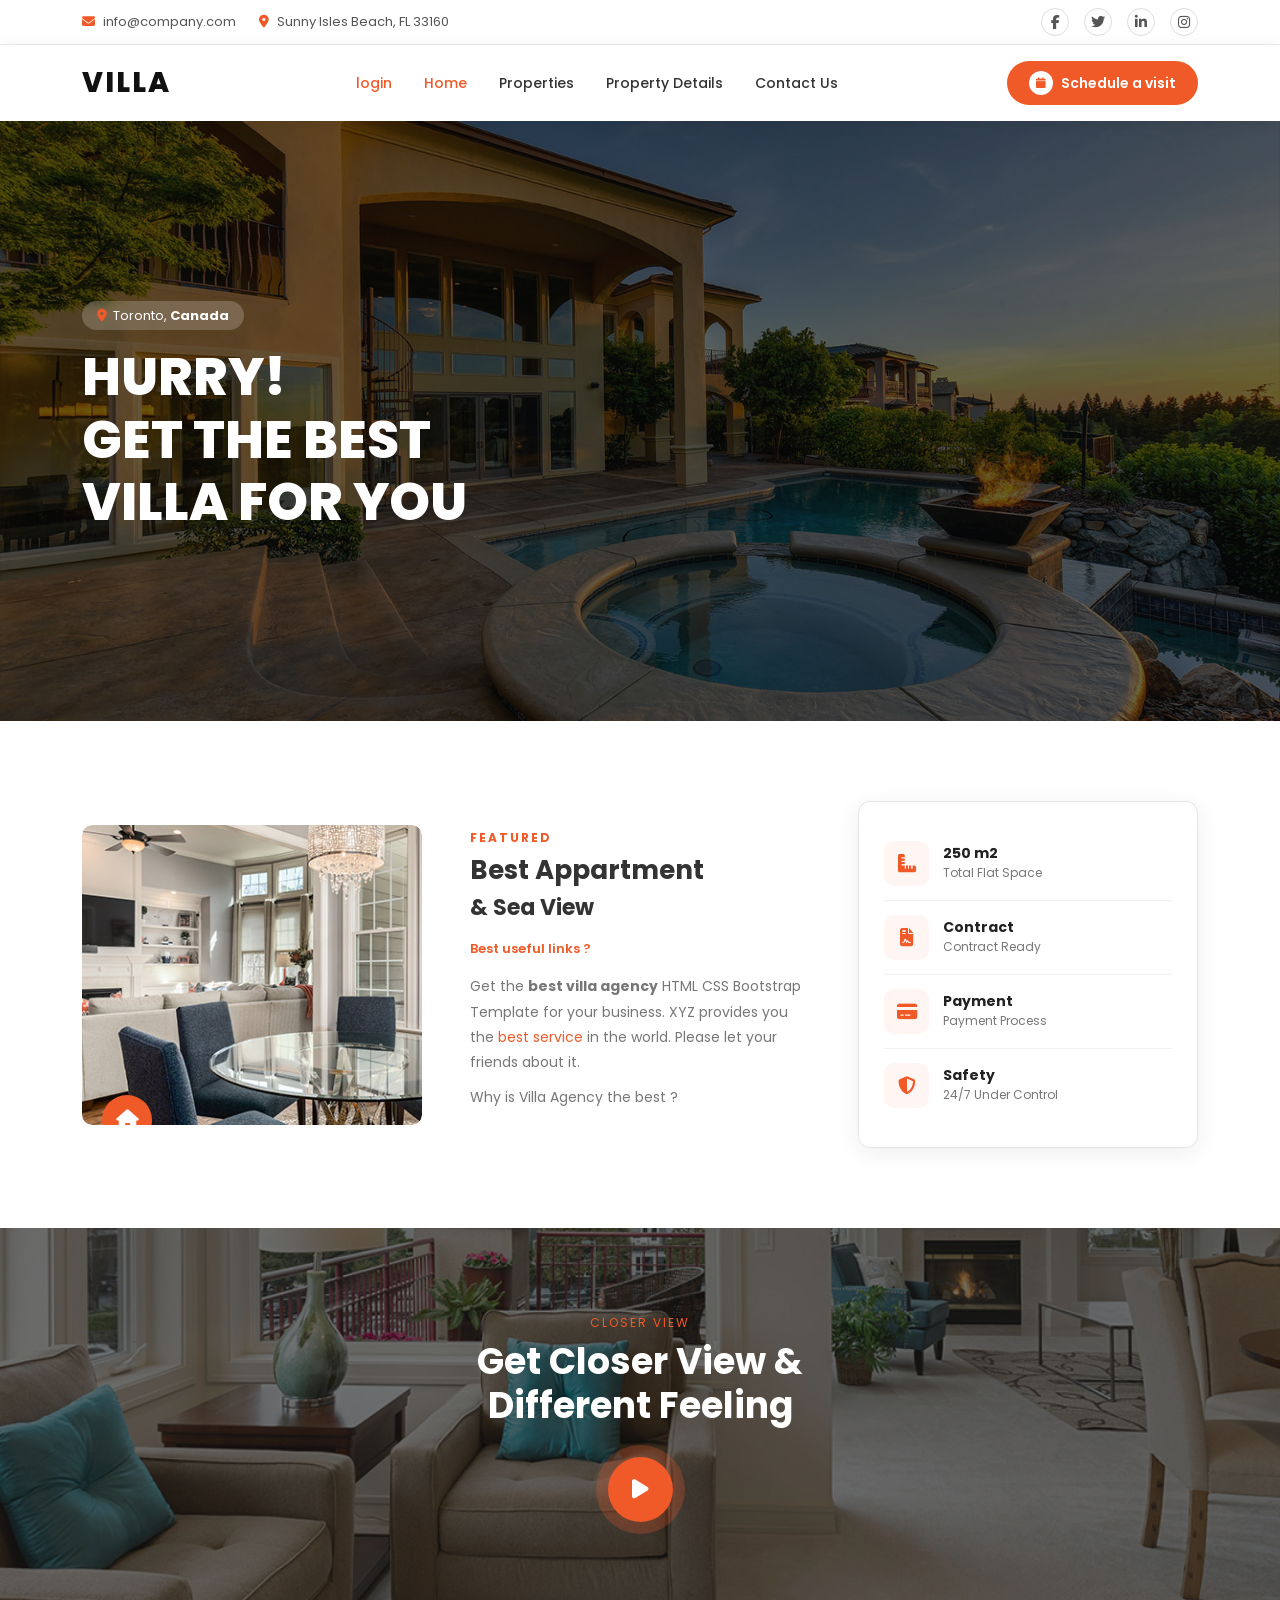
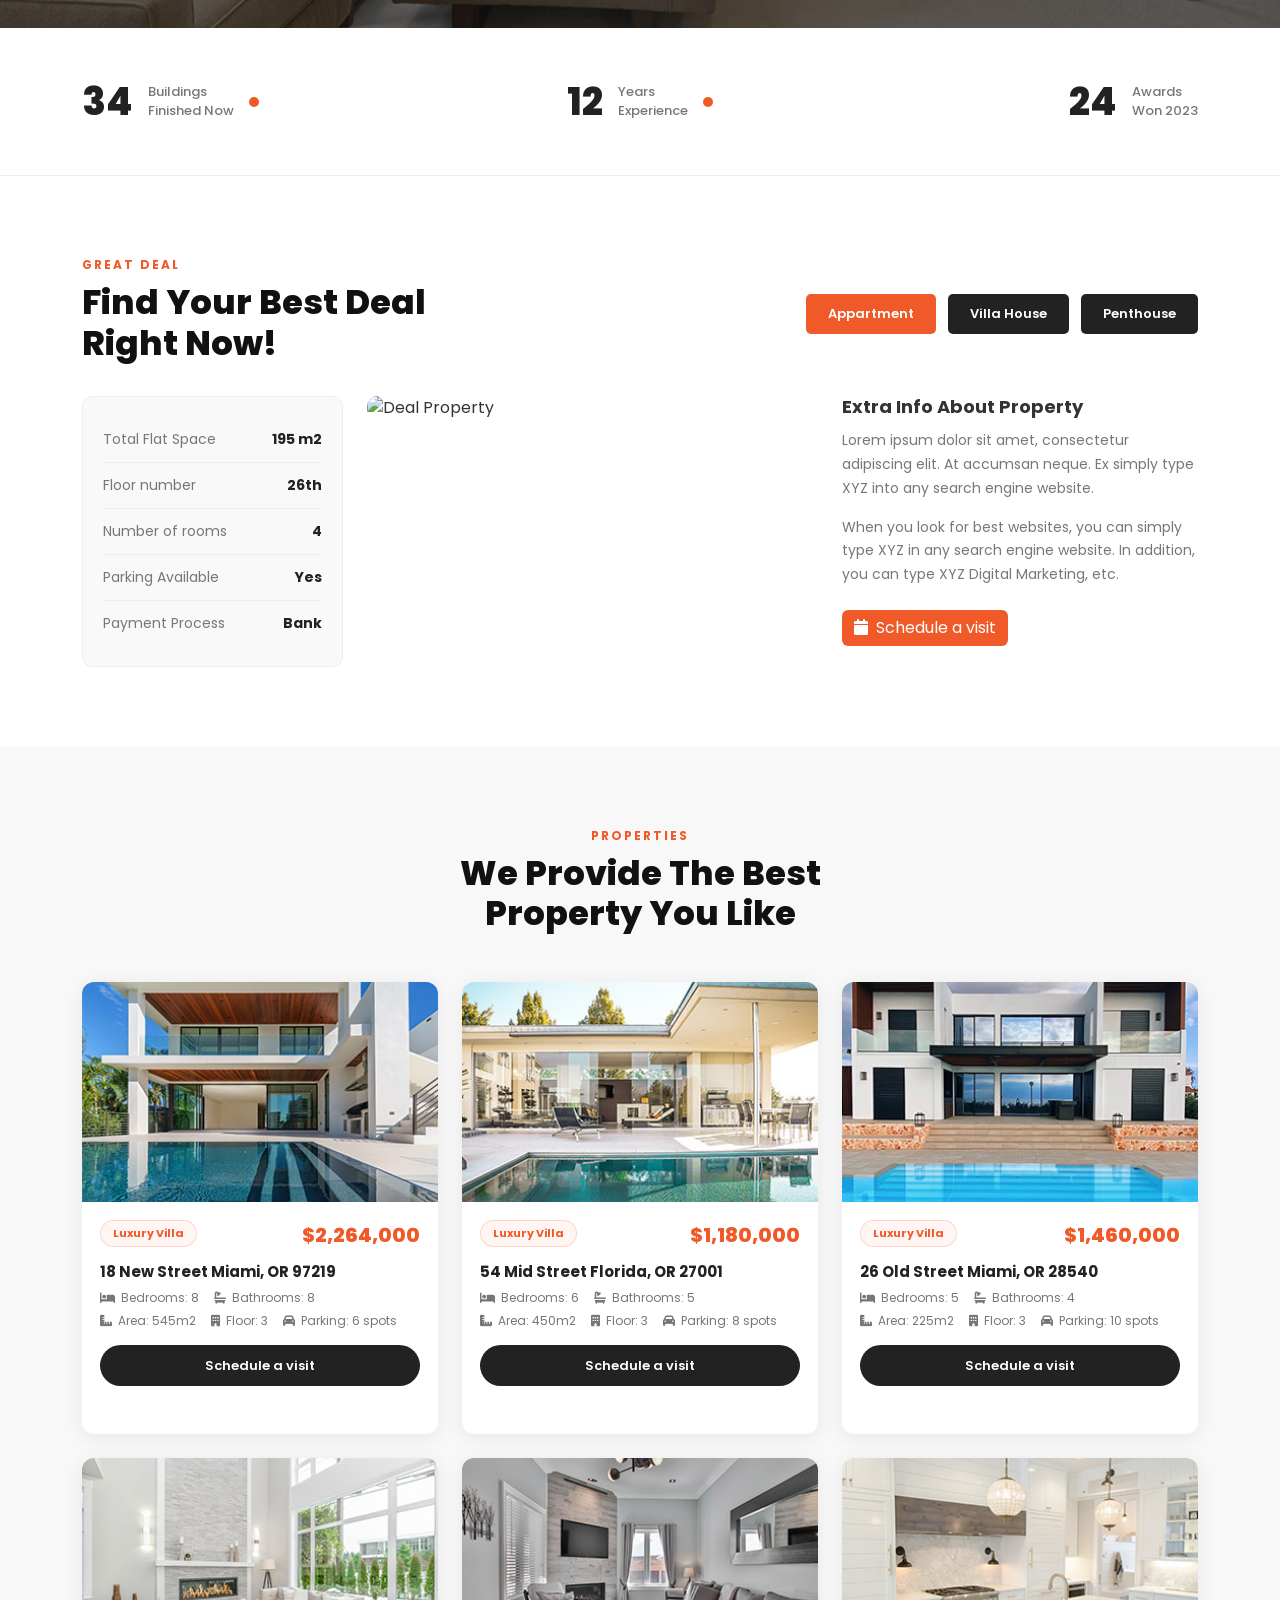
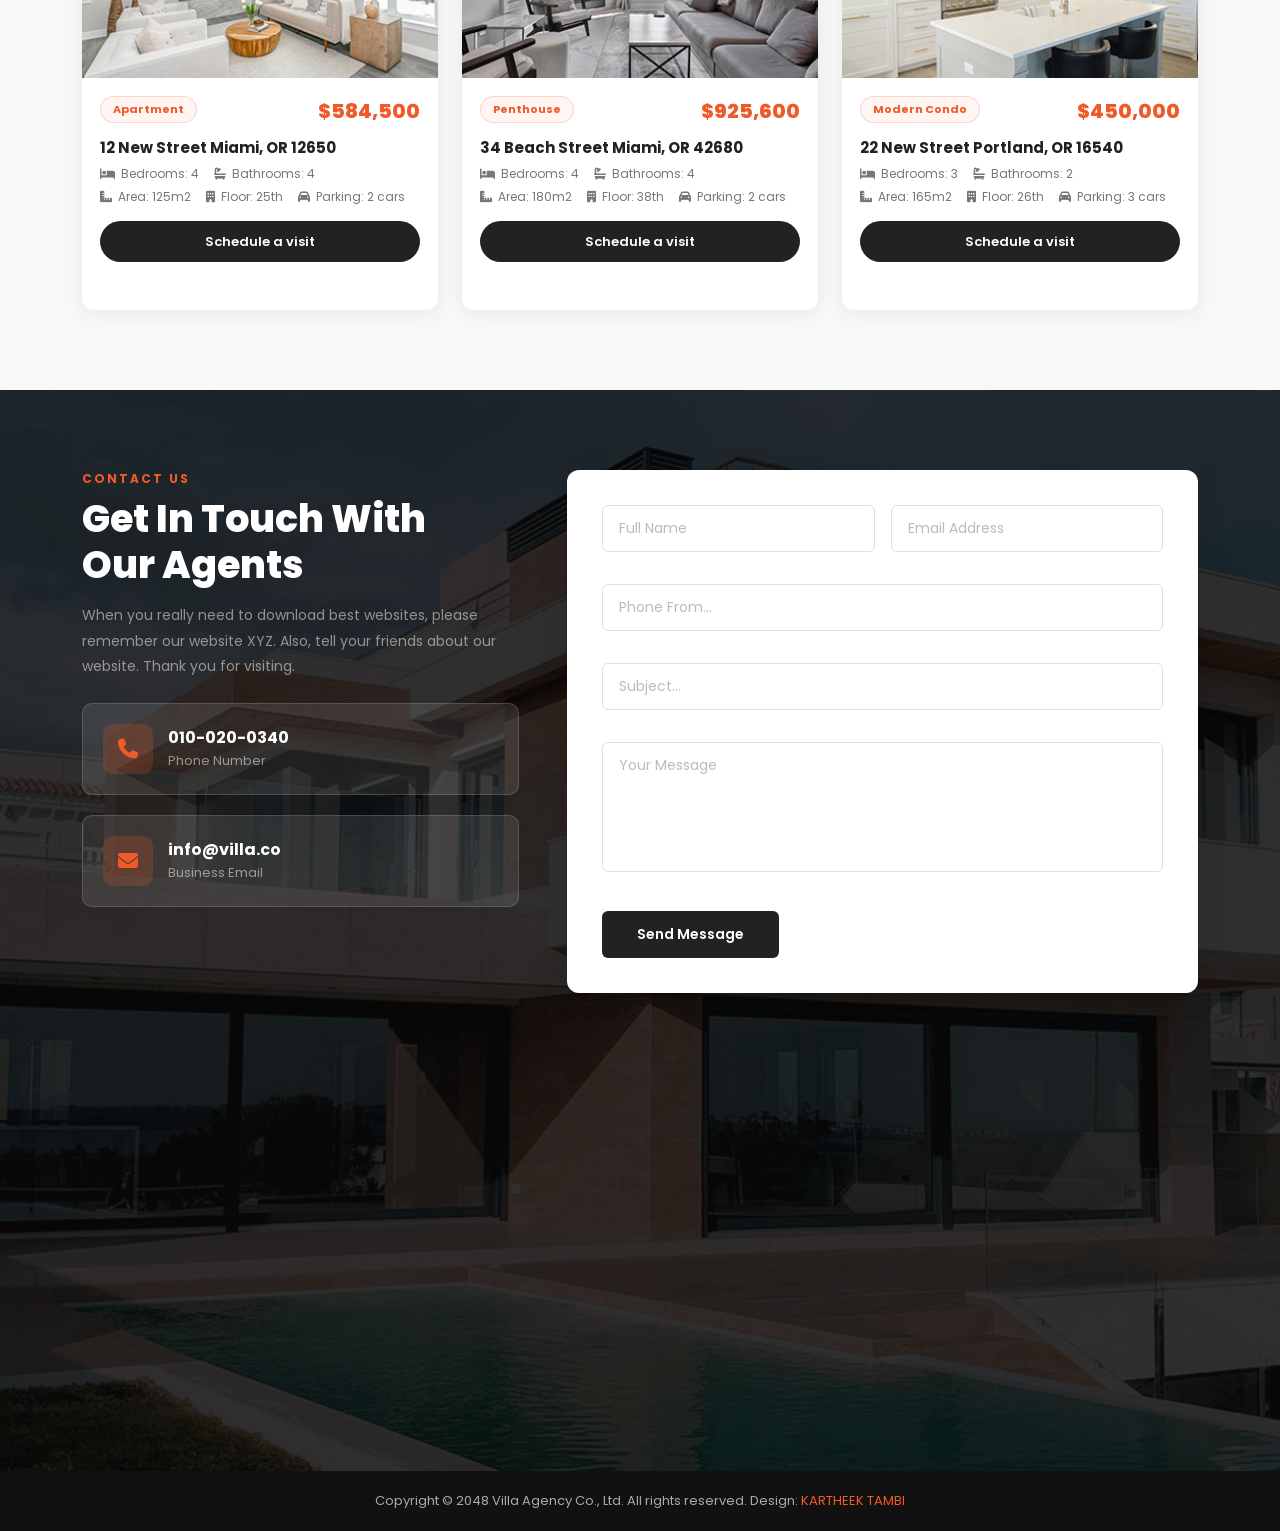
==== Luxury Villas website/index.html @ 7b4c991d "adding login" ====
<!DOCTYPE html>
<html lang="en">
<head>
  <meta charset="UTF-8" />
  <meta name="viewport" content="width=device-width, initial-scale=1.0" />
  <title>VILLA Agency  -Home</title>
  <link rel="stylesheet" href="https://cdn.jsdelivr.net/npm/bootstrap@5.3.2/dist/css/bootstrap.min.css" />
  <link rel="stylesheet" href="https://cdnjs.cloudflare.com/ajax/libs/font-awesome/6.5.0/css/all.min.css" />
  <link rel="stylesheet" href="style.css" />
</head>
<body>

  <!-- ===== TOP BAR ===== -->
  <div class="top-bar">
    <div class="container">
      <div class="d-flex justify-content-between align-items-center flex-wrap">
        <div class="contact-info">
          <span><i class="fa fa-envelope"></i> info@company.com</span>
          <span><i class="fa fa-map-marker-alt"></i> Sunny Isles Beach, FL 33160</span>
        </div>
        <div class="social-icons">
          <a href="#"><i class="fab fa-facebook-f"></i></a>
          <a href="#"><i class="fab fa-twitter"></i></a>
          <a href="#"><i class="fab fa-linkedin-in"></i></a>
          <a href="#"><i class="fab fa-instagram"></i></a>
        </div>
      </div>
    </div>
  </div>

  <!-- ===== NAVBAR ===== -->
  <nav class="navbar navbar-expand-lg main-navbar">
    <div class="container">
      <a class="navbar-brand" href="index.html">VILLA</a>
      <button class="navbar-toggler" type="button" data-bs-toggle="collapse" data-bs-target="#mainNav">
        <span class="navbar-toggler-icon"></span>
      </button>
      <div class="collapse navbar-collapse" id="mainNav">
        <ul class="navbar-nav mx-auto">
       <li class="nav-item"><a class="nav-link active" href="login.html">login</a></li>
          <li class="nav-item"><a class="nav-link active" href="index.html">Home</a></li>
          <li class="nav-item"><a class="nav-link" href="properties.html">Properties</a></li>
          <li class="nav-item"><a class="nav-link" href="property details.html">Property Details</a></li>
          <li class="nav-item"><a class="nav-link" href="contact.html">Contact Us</a></li>
         
        </ul>
        <a href="contact.html" class="btn-schedule">
          <span class="icon-circle"><i class="fa fa-calendar"></i></span>
          Schedule a visit
        </a>
      </div>
    </div>
  </nav>

  <!-- ===== HERO SECTION ===== -->
  <section class="hero-section">
    <div class="container">
      <div class="hero-content">
        <div class="hero-location mb-3">
          <i class="fa fa-map-marker-alt"></i>
          <span>Toronto, <strong>Canada</strong></span>
        </div>
        <h1>
          HURRY!<br />
          GET THE BEST<br />
          VILLA FOR YOU
        </h1>
      </div>
    </div>
  </section>

  <!-- ===== FEATURED APARTMENT SECTION ===== -->
  <section class="featured-section">
    <div class="container">
      <div class="row align-items-center g-5">
        <!-- Left: Image -->
        <div class="col-lg-4 col-md-5">
          <div class="featured-img">
            <img src="Aseets/featured.jpg" alt="Featured Apartment"/>
            <div class="featured-badge">
              <i class="fa fa-home"></i>
            </div>
          </div>
        </div>

        <!-- Center: Content -->
        <div class="col-lg-4 col-md-7">
          <div class="featured-content">
            <span class="section-label">FEATURED</span>
            <h2>Best Appartment</h2>
            <div class="subtitle">& Sea View</div>
            <a href="#" class="read-more d-block mb-3">Best useful links ?</a>
            <p>
              Get the <strong>best villa agency</strong> HTML CSS Bootstrap Template for your business. XYZ provides you the <a href="#" class="text-orange">best service</a> in the world. Please let your friends about it.
            </p>
            <p>Why is Villa Agency the best ?</p>
          </div>
        </div>

        <!-- Right: Meta Card -->
        <div class="col-lg-4">
          <div class="featured-meta-card">
            <div class="meta-item">
              <div class="meta-icon"><i class="fa fa-ruler-combined"></i></div>
              <div class="meta-text">
                <h6>250 m2</h6>
                <p>Total Flat Space</p>
              </div>
            </div>
            <div class="meta-item">
              <div class="meta-icon"><i class="fa fa-file-contract"></i></div>
              <div class="meta-text">
                <h6>Contract</h6>
                <p>Contract Ready</p>
              </div>
            </div>
            <div class="meta-item">
              <div class="meta-icon"><i class="fa fa-credit-card"></i></div>
              <div class="meta-text">
                <h6>Payment</h6>
                <p>Payment Process</p>
              </div>
            </div>
            <div class="meta-item">
              <div class="meta-icon"><i class="fa fa-shield-alt"></i></div>
              <div class="meta-text">
                <h6>Safety</h6>
                <p>24/7 Under Control</p>
              </div>
            </div>
          </div>
        </div>
      </div>
    </div>
  </section>

  <!-- ===== CLOSER VIEW SECTION ===== -->
  <section class="closer-view-section">
    <div class="closer-view-content">
      <p class="label-text">CLOSER VIEW</p>
      <h2>Get Closer View &<br />Different Feeling</h2>
      <div class="play-btn">
        <i class="fa fa-play"></i>
      </div>
    </div>
  </section>

  <!-- ===== STATS SECTION ===== -->
  <section class="stats-section">
    <div class="container">
      <div class="row text-center text-md-start">
        <div class="col-md-4">
          <div class="stat-item justify-content-center justify-content-md-start">
            <div class="stat-number">34</div>
            <div>
              <div class="stat-label">Buildings<br />Finished Now</div>
            </div>
            <div class="stat-dot d-none d-md-block"></div>
          </div>
        </div>
        <div class="col-md-4">
          <div class="stat-item justify-content-center">
            <div class="stat-number">12</div>
            <div>
              <div class="stat-label">Years<br />Experience</div>
            </div>
            <div class="stat-dot d-none d-md-block"></div>
          </div>
        </div>
        <div class="col-md-4">
          <div class="stat-item justify-content-center justify-content-md-end">
            <div class="stat-number">24</div>
            <div>
              <div class="stat-label">Awards<br />Won 2023</div>
            </div>
          </div>
        </div>
      </div>
    </div>
  </section>

  <!-- ===== BEST DEAL SECTION ===== -->
  <section class="best-deal-section">
    <div class="container">
      <div class="row align-items-center mb-4">
        <div class="col-lg-6">
          <span class="section-tag">GREAT DEAL</span>
          <h2 class="section-title">Find Your Best Deal<br />Right Now!</h2>
        </div>
        <div class="col-lg-6 text-lg-end mt-3 mt-lg-0">
          <div class="deal-filter-btns">
            <button class="btn btn-orange">Appartment</button>
            <button class="btn btn-dark-custom">Villa House</button>
            <button class="btn btn-dark-custom">Penthouse</button>
          </div>
        </div>
      </div>

      <div class="row g-4">
        <!-- Specs -->
        <div class="col-lg-3">
          <div class="deal-specs-card">
            <div class="spec-row">
              <span class="spec-label">Total Flat Space</span>
              <span class="spec-value">195 m2</span>
            </div>
            <div class="spec-row">
              <span class="spec-label">Floor number</span>
              <span class="spec-value">26th</span>
            </div>
            <div class="spec-row">
              <span class="spec-label">Number of rooms</span>
              <span class="spec-value">4</span>
            </div>
            <div class="spec-row">
              <span class="spec-label">Parking Available</span>
              <span class="spec-value">Yes</span>
            </div>
            <div class="spec-row">
              <span class="spec-label">Payment Process</span>
              <span class="spec-value">Bank</span>
            </div>
          </div>
        </div>

        <!-- Image -->
        <div class="col-lg-5">
          <div class="deal-image">
            <img src="https://images.unsplash.com/photo-1555041469-a586c61ea9bc?w=700" alt="Deal Property" />
          </div>
        </div>

        <!-- Info -->
        <div class="col-lg-4">
          <div class="deal-info-text">
            <h5>Extra Info About Property</h5>
            <p>
              Lorem ipsum dolor sit amet, consectetur adipiscing elit. At accumsan neque. Ex simply type XYZ into any search engine website.
            </p>
            <p>
              When you look for best websites, you can simply type XYZ in any search engine website. In addition, you can type XYZ Digital Marketing, etc.
            </p>
            <a href="contact.html" class="btn btn-orange mt-2">
              <i class="fa fa-calendar me-2"></i>Schedule a visit
            </a>
          </div>
        </div>
      </div>
    </div>
  </section>

  <!-- ===== PROPERTIES SECTION ===== -->
  <section class="properties-section">
    <div class="container">
      <div class="text-center mb-5">
        <span class="section-tag">PROPERTIES</span>
        <h2 class="section-title">We Provide The Best<br />Property You Like</h2>
      </div>

      <div class="row g-4">
        <!-- Card 1 -->
        <div class="col-lg-4 col-md-6">
          <div class="property-card">
            <div class="card-img">
              <img src="Aseets/property-01.jpg" alt="Property" />
            </div>
            <div class="card-body-custom clearfix">
              <span class="property-tag">Luxury Villa</span>
              <span class="property-price">$2,264,000</span>
              <h5 class="property-address">18 New Street Miami, OR 97219</h5>
              <div class="property-specs">
                <span><i class="fa fa-bed"></i> Bedrooms: 8</span>
                <span><i class="fa fa-bath"></i> Bathrooms: 8</span>
              </div>
              <div class="property-specs">
                <span><i class="fa fa-ruler-combined"></i> Area: 545m2</span>
                <span><i class="fa fa-building"></i> Floor: 3</span>
                <span><i class="fa fa-car"></i> Parking: 6 spots</span>
              </div>
              <a href="property details.html" class="btn-visit">Schedule a visit</a>
            </div>
          </div>
        </div>

        <!-- Card 2 -->
        <div class="col-lg-4 col-md-6">
          <div class="property-card">
            <div class="card-img">
              <img src="Aseets/property-02.jpg" alt="Property" />
            </div>
            <div class="card-body-custom clearfix">
              <span class="property-tag">Luxury Villa</span>
              <span class="property-price">$1,180,000</span>
              <h5 class="property-address">54 Mid Street Florida, OR 27001</h5>
              <div class="property-specs">
                <span><i class="fa fa-bed"></i> Bedrooms: 6</span>
                <span><i class="fa fa-bath"></i> Bathrooms: 5</span>
              </div>
              <div class="property-specs">
                <span><i class="fa fa-ruler-combined"></i> Area: 450m2</span>
                <span><i class="fa fa-building"></i> Floor: 3</span>
                <span><i class="fa fa-car"></i> Parking: 8 spots</span>
              </div>
              <a href="property details.html" class="btn-visit">Schedule a visit</a>
            </div>
          </div>
        </div>

        <!-- Card 3 -->
        <div class="col-lg-4 col-md-6">
          <div class="property-card">
            <div class="card-img">
              <img src="Aseets/property-03.jpg" alt="Property"/>
            </div>
            <div class="card-body-custom clearfix">
              <span class="property-tag">Luxury Villa</span>
              <span class="property-price">$1,460,000</span>
              <h5 class="property-address">26 Old Street Miami, OR 28540</h5>
              <div class="property-specs">
                <span><i class="fa fa-bed"></i> Bedrooms: 5</span>
                <span><i class="fa fa-bath"></i> Bathrooms: 4</span>
              </div>
              <div class="property-specs">
                <span><i class="fa fa-ruler-combined"></i> Area: 225m2</span>
                <span><i class="fa fa-building"></i> Floor: 3</span>
                <span><i class="fa fa-car"></i> Parking: 10 spots</span>
              </div>
              <a href="property details.html" class="btn-visit">Schedule a visit</a>
            </div>
          </div>
        </div>

        <!-- Card 4 -->
        <div class="col-lg-4 col-md-6">
          <div class="property-card">
            <div class="card-img">
              <img src="Aseets/property-04.jpg" alt="Property" />
            </div>
            <div class="card-body-custom clearfix">
              <span class="property-tag">Apartment</span>
              <span class="property-price">$584,500</span>
              <h5 class="property-address">12 New Street Miami, OR 12650</h5>
              <div class="property-specs">
                <span><i class="fa fa-bed"></i> Bedrooms: 4</span>
                <span><i class="fa fa-bath"></i> Bathrooms: 4</span>
              </div>
              <div class="property-specs">
                <span><i class="fa fa-ruler-combined"></i> Area: 125m2</span>
                <span><i class="fa fa-building"></i> Floor: 25th</span>
                <span><i class="fa fa-car"></i> Parking: 2 cars</span>
              </div>
              <a href="property details.html" class="btn-visit">Schedule a visit</a>
            </div>
          </div>
        </div>

        <!-- Card 5 -->
        <div class="col-lg-4 col-md-6">
          <div class="property-card">
            <div class="card-img">
              <img src="Aseets/property-05.jpg" alt="Property" />
            </div>
            <div class="card-body-custom clearfix">
              <span class="property-tag">Penthouse</span>
              <span class="property-price">$925,600</span>
              <h5 class="property-address">34 Beach Street Miami, OR 42680</h5>
              <div class="property-specs">
                <span><i class="fa fa-bed"></i> Bedrooms: 4</span>
                <span><i class="fa fa-bath"></i> Bathrooms: 4</span>
              </div>
              <div class="property-specs">
                <span><i class="fa fa-ruler-combined"></i> Area: 180m2</span>
                <span><i class="fa fa-building"></i> Floor: 38th</span>
                <span><i class="fa fa-car"></i> Parking: 2 cars</span>
              </div>
              <a href="property details.html" class="btn-visit">Schedule a visit</a>
            </div>
          </div>
        </div>

        <!-- Card 6 -->
        <div class="col-lg-4 col-md-6">
          <div class="property-card">
            <div class="card-img">
              <img src="Aseets/property-06.jpg" alt="Property" />
            </div>
            <div class="card-body-custom clearfix">
              <span class="property-tag">Modern Condo</span>
              <span class="property-price">$450,000</span>
              <h5 class="property-address">22 New Street Portland, OR 16540</h5>
              <div class="property-specs">
                <span><i class="fa fa-bed"></i> Bedrooms: 3</span>
                <span><i class="fa fa-bath"></i> Bathrooms: 2</span>
              </div>
              <div class="property-specs">
                <span><i class="fa fa-ruler-combined"></i> Area: 165m2</span>
                <span><i class="fa fa-building"></i> Floor: 26th</span>
                <span><i class="fa fa-car"></i> Parking: 3 cars</span>
              </div>
              <a href="property details.html" class="btn-visit">Schedule a visit</a>
            </div>
          </div>
        </div>
      </div>
    </div>
  </section>

  <!-- ===== CONTACT SECTION ===== -->
  <section class="contact-section">
    <div class="container">
      <div class="row g-5">
        <!-- Left -->
        <div class="col-lg-5">
          <span class="section-tag">CONTACT US</span>
          <h2 class="contact-title">Get In Touch With<br />Our Agents</h2>
          <p class="text-white-50 mt-3" style="font-size:14px; line-height:1.8;">
            When you really need to download best websites, please remember our website XYZ. Also, tell your friends about our website. Thank you for visiting.
          </p>
          <div class="mt-4">
            <div class="contact-info-block" style="background: rgba(255,255,255,0.1); border-color: rgba(255,255,255,0.15);">
              <div class="contact-info-icon" style="background: rgba(240,90,40,0.2);">
                <i class="fa fa-phone text-orange"></i>
              </div>
              <div class="contact-info-text">
                <h6 class="text-white mb-1">010-020-0340</h6>
                <p class="text-white-50">Phone Number</p>
              </div>
            </div>
            <div class="contact-info-block" style="background: rgba(255,255,255,0.1); border-color: rgba(255,255,255,0.15);">
              <div class="contact-info-icon" style="background: rgba(240,90,40,0.2);">
                <i class="fa fa-envelope text-orange"></i>
              </div>
              <div class="contact-info-text">
                <h6 class="text-white mb-1">info@villa.co</h6>
                <p class="text-white-50">Business Email</p>
              </div>
            </div>
          </div>
        </div>

        <!-- Right: Form -->
        <div class="col-lg-7">
          <div class="contact-form-card">
            <div class="row g-3">
              <div class="col-md-6">
                <input type="text" class="form-control-custom" placeholder="Full Name" />
              </div>
              <div class="col-md-6">
                <input type="email" class="form-control-custom" placeholder="Email Address" />
              </div>
              <div class="col-12">
                <input type="text" class="form-control-custom" placeholder="Phone From..." />
              </div>
              <div class="col-12">
                <input type="text" class="form-control-custom" placeholder="Subject..." />
              </div>
              <div class="col-12">
                <textarea class="form-control-custom" placeholder="Your Message"></textarea>
              </div>
              <div class="col-12">
                <button class="btn-send">Send Message</button>
              </div>
            </div>
          </div>
        </div>
      </div>

      <!-- Map -->
      <div class="map-container mt-5">
        <iframe 
  src="https://www.google.com/maps/embed?pb=!1m18!1m12!1m3!1d15221.95769844817!2d78.3803163554278!3d17.48413508471183!2m3!1f0!2f0!3f0!3m2!1i1024!2i768!4f13.1!3m3!1m2!1s0x3bcb91b5be1f29c3%3A0xf5af71d23e422328!2sKukatpally%20Housing%20Board%20Colony%2C%20Kukatpally%2C%20Hyderabad%2C%20Telangana!5e0!3m2!1sen!2sin!4v1776244538993!5m2!1sen!2sin" 
  width="100%" 
  height="450" 
  style="border:0;"
  allowfullscreen="" 
  loading="lazy" 
  referrerpolicy="no-referrer-when-downgrade">
</iframe>
      </div>
    </div>
  </section>

  <!-- ===== FOOTER ===== -->
  <footer class="main-footer">
    <div class="container">
      <p class="mb-0">Copyright &copy; 2048 Villa Agency Co., Ltd. All rights reserved. Design: <span>KARTHEEK TAMBI</span></p>
    </div>
  </footer>
  <script src="https://cdn.jsdelivr.net/npm/bootstrap@5.3.2/dist/js/bootstrap.bundle.min.js"></script>
</body>
</html>
---- Luxury Villas website/style.css ----
/* ===========================================
   VILLA AGENCY - Main Stylesheet
   =========================================== */

@import url('https://fonts.googleapis.com/css2?family=Poppins:wght@300;400;500;600;700;800&display=swap');

:root {
  --orange: #f05a28;
  --dark: #1a1a2e;
  --black: #111111;
  --white: #ffffff;
  --gray-light: #f8f9fa;
  --gray-text: #777777;
  --border: #e5e5e5;
}

* {
  margin: 0;
  padding: 0;
  box-sizing: border-box;
}

body {
  font-family: 'Poppins', sans-serif;
  color: #333;
  overflow-x: hidden;
}

a {
  text-decoration: none;
  transition: all 0.3s ease;
}

/* =============================================
   TOP BAR
   ============================================= */
.top-bar {
  background: #fff;
  border-bottom: 1px solid #eee;
  padding: 8px 0;
  font-size: 13px;
  color: #666;
}

.top-bar .contact-info span {
  margin-right: 20px;
  color: #555;
}

.top-bar .contact-info i {
  color: var(--orange);
  margin-right: 5px;
}

.top-bar .social-icons a {
  color: #555;
  margin-left: 12px;
  font-size: 14px;
  width: 28px;
  height: 28px;
  border: 1px solid #ddd;
  border-radius: 50%;
  display: inline-flex;
  align-items: center;
  justify-content: center;
  transition: all 0.3s;
}

.top-bar .social-icons a:hover {
  background: var(--orange);
  color: #fff;
  border-color: var(--orange);
}

/* =============================================
   NAVBAR
   ============================================= */
.main-navbar {
  background: #fff;
  box-shadow: 0 2px 15px rgba(0,0,0,0.08);
  padding: 12px 0;
  position: sticky;
  top: 0;
  z-index: 1000;
}

.navbar-brand {
  font-size: 28px;
  font-weight: 800;
  color: var(--black) !important;
  letter-spacing: 2px;
}

.main-navbar .nav-link {
  font-size: 14px;
  font-weight: 500;
  color: #333 !important;
  padding: 8px 16px !important;
  transition: all 0.3s;
}

.main-navbar .nav-link:hover,
.main-navbar .nav-link.active {
  color: var(--orange) !important;
}

.btn-schedule {
  background: var(--orange);
  color: #fff !important;
  border: none;
  border-radius: 30px;
  padding: 10px 22px !important;
  font-size: 14px;
  font-weight: 600;
  display: inline-flex;
  align-items: center;
  gap: 8px;
  transition: all 0.3s;
}

.btn-schedule:hover {
  background: #d44d20;
  color: #fff !important;
  transform: translateY(-1px);
  box-shadow: 0 5px 15px rgba(240,90,40,0.3);
}

.btn-schedule .icon-circle {
  width: 24px;
  height: 24px;
  background: #fff;
  border-radius: 50%;
  display: inline-flex;
  align-items: center;
  justify-content: center;
}

.btn-schedule .icon-circle i {
  color: var(--orange);
  font-size: 11px;
}

/* =============================================
   PAGE BANNER
   ============================================= */
.page-banner {
  background: linear-gradient(rgba(0,0,0,0.7), rgba(0,0,0,0.7)), url('Aseets/banner-02.jpg') center/cover no-repeat;
  padding: 80px 0;
  text-align: center;
  color: #fff;
}

.page-banner .breadcrumb-box {
  display: inline-block;
  background: #fff;
  color: #333;
  padding: 6px 20px;
  font-size: 13px;
  font-weight: 600;
  text-transform: uppercase;
  letter-spacing: 1px;
  margin-bottom: 20px;
}

.page-banner h1 {
  font-size: 50px;
  font-weight: 800;
  color: #fff;
  text-transform: uppercase;
  letter-spacing: 4px;
}

/* =============================================
   HERO SECTION
   ============================================= */
.hero-section {
  position: relative;
  min-height: 600px;
  background: url('Aseets/banner-01.jpg') center/cover no-repeat;
  display: flex;
  align-items: center;
}

.hero-section::before {
  content: '';
  position: absolute;
  inset: 0;
  background: rgba(0,0,0,0.45);
}

.hero-content {
  position: relative;
  z-index: 1;
  color: #fff;
  padding: 120px 0;
}

.hero-location {
  display: inline-flex;
  align-items: center;
  background: rgba(255,255,255,0.2);
  color: #fff;
  padding: 5px 15px;
  border-radius: 20px;
  font-size: 13px;
  margin-bottom: 15px;
  backdrop-filter: blur(5px);
}

.hero-location i {
  margin-right: 6px;
  color: var(--orange);
}

.hero-content h1 {
  font-size: 52px;
  font-weight: 800;
  line-height: 1.2;
  color: #fff;
  text-transform: uppercase;
}

.hero-content h1 span {
  color: var(--orange);
}


/* =============================================
   SECTION LABEL
   ============================================= */
.section-label {
  color: var(--orange);
  font-size: 12px;
  font-weight: 700;
  text-transform: uppercase;
  letter-spacing: 2px;
  display: block;
  margin-bottom: 8px;
}

/* =============================================
   FEATURED SECTION
   ============================================= */
.featured-section {
  padding: 80px 0;
  background: #fff;
}

.featured-img {
  border-radius: 10px;
  overflow: hidden;
  position: relative;
}

.featured-img img {
  width: 100%;
  height: 300px;
  object-fit: cover;
  border-radius: 10px;
}

.featured-badge {
  position: absolute;
  bottom: -20px;
  left: 20px;
  background: var(--orange);
  color: #fff;
  width: 50px;
  height: 50px;
  border-radius: 50%;
  display: flex;
  align-items: center;
  justify-content: center;
  font-size: 20px;
}

.featured-content h2 {
  font-size: 26px;
  font-weight: 700;
  margin-bottom: 5px;
}

.featured-content .subtitle {
  font-size: 22px;
  font-weight: 700;
  color: #333;
  margin-bottom: 15px;
}

.featured-content p {
  color: var(--gray-text);
  font-size: 14px;
  line-height: 1.8;
  margin-bottom: 10px;
}

.featured-content a.read-more {
  color: var(--orange);
  font-size: 13px;
  font-weight: 600;
}

.featured-meta-card {
  background: #fff;
  border: 1px solid var(--border);
  border-radius: 12px;
  padding: 25px;
  box-shadow: 0 5px 25px rgba(0,0,0,0.07);
}

.meta-item {
  display: flex;
  align-items: center;
  padding: 14px 0;
  border-bottom: 1px solid #f0f0f0;
}

.meta-item:last-child {
  border-bottom: none;
}

.meta-icon {
  width: 45px;
  height: 45px;
  background: #fff5f2;
  border-radius: 10px;
  display: flex;
  align-items: center;
  justify-content: center;
  margin-right: 14px;
  flex-shrink: 0;
}

.meta-icon i {
  color: var(--orange);
  font-size: 18px;
}

.meta-text h6 {
  font-size: 14px;
  font-weight: 700;
  margin-bottom: 2px;
  color: #222;
}

.meta-text p {
  font-size: 12px;
  color: var(--gray-text);
  margin: 0;
}

/* =============================================
   VIDEO/CLOSER VIEW SECTION
   ============================================= */
.closer-view-section {
  position: relative;
  min-height: 400px;
  background: url('Aseets/video-frame.jpg') center/cover no-repeat;
  display: flex;
  align-items: center;
  justify-content: center;
  text-align: center;
}

.closer-view-section::before {
  content: '';
  position: absolute;
  inset: 0;
  background: rgba(0,0,0,0.55);
}

.closer-view-content {
  position: relative;
  z-index: 1;
  color: #fff;
}

.closer-view-content p.label-text {
  color: var(--orange);
  font-size: 12px;
  text-transform: uppercase;
  letter-spacing: 2px;
  margin-bottom: 8px;
}

.closer-view-content h2 {
  font-size: 36px;
  font-weight: 700;
  color: #fff;
  margin-bottom: 30px;
}

.play-btn {
  width: 65px;
  height: 65px;
  background: var(--orange);
  border-radius: 50%;
  display: inline-flex;
  align-items: center;
  justify-content: center;
  color: #fff;
  font-size: 22px;
  margin-bottom: 20px;
  cursor: pointer;
  transition: all 0.3s;
  box-shadow: 0 0 0 12px rgba(240,90,40,0.25);
}

.play-btn:hover {
  transform: scale(1.1);
  box-shadow: 0 0 0 18px rgba(240,90,40,0.15);
}

/* =============================================
   STATS SECTION
   ============================================= */
.stats-section {
  background: #fff;
  padding: 30px 0;
  border-bottom: 1px solid #eee;
}

.stat-item {
  display: flex;
  align-items: center;
  gap: 15px;
  padding: 15px 0;
}

.stat-number {
  font-size: 38px;
  font-weight: 800;
  color: #222;
}

.stat-label {
  font-size: 13px;
  color: var(--gray-text);
  font-weight: 500;
  line-height: 1.4;
}

.stat-dot {
  width: 10px;
  height: 10px;
  background: var(--orange);
  border-radius: 50%;
  flex-shrink: 0;
}

/* =============================================
   BEST DEAL SECTION
   ============================================= */
.best-deal-section {
  padding: 80px 0;
  background: #fff;
}

.section-tag {
  color: var(--orange);
  font-size: 12px;
  font-weight: 700;
  text-transform: uppercase;
  letter-spacing: 2px;
  display: block;
  margin-bottom: 8px;
}

.section-title {
  font-size: 34px;
  font-weight: 800;
  color: #111;
  line-height: 1.2;
}

.deal-filter-btns .btn {
  padding: 10px 22px;
  font-size: 13px;
  font-weight: 600;
  border-radius: 5px;
  margin-left: 8px;
}

.btn-orange {
  background: var(--orange);
  color: #fff;
  border: none;
}

.btn-orange:hover {
  background: #d44d20;
  color: #fff;
}

.btn-dark-custom {
  background: #222;
  color: #fff;
  border: none;
}

.btn-dark-custom:hover {
  background: var(--orange);
  color: #fff;
}

.deal-specs-card {
  background: #f9f9f9;
  border-radius: 10px;
  padding: 20px;
  border: 1px solid #eee;
}

.spec-row {
  display: flex;
  justify-content: space-between;
  align-items: center;
  padding: 12px 0;
  border-bottom: 1px solid #eee;
  font-size: 14px;
}

.spec-row:last-child {
  border-bottom: none;
}

.spec-label {
  color: var(--gray-text);
}

.spec-value {
  font-weight: 700;
  color: #222;
}

.deal-image img {
  width: 100%;
  height: 280px;
  object-fit: cover;
  border-radius: 10px;
}

.deal-info-text h5 {
  font-size: 18px;
  font-weight: 700;
  margin-bottom: 12px;
}

.deal-info-text p {
  font-size: 14px;
  color: var(--gray-text);
  line-height: 1.7;
  margin-bottom: 15px;
}

/* =============================================
   PROPERTIES GRID SECTION
   ============================================= */
.properties-section {
  padding: 80px 0;
  background: #f8f8f8;
}

.property-card {
  background: #fff;
  border-radius: 12px;
  overflow: hidden;
  box-shadow: 0 3px 20px rgba(0,0,0,0.07);
  transition: all 0.3s;
  margin-bottom: 30px;
  height: 100%;
}

.property-card:hover {
  transform: translateY(-5px);
  box-shadow: 0 10px 35px rgba(0,0,0,0.12);
}

.property-card .card-img {
  position: relative;
  overflow: hidden;
}

.property-card .card-img img {
  width: 100%;
  height: 220px;
  object-fit: cover;
  transition: transform 0.4s;
}

.property-card:hover .card-img img {
  transform: scale(1.05);
}

.card-body-custom {
  padding: 18px;
}

.property-tag {
  display: inline-block;
  background: #fff5f2;
  color: var(--orange);
  font-size: 11px;
  font-weight: 700;
  padding: 4px 12px;
  border-radius: 20px;
  margin-bottom: 8px;
  border: 1px solid rgba(240,90,40,0.2);
}

.property-price {
  font-size: 20px;
  font-weight: 800;
  color: var(--orange);
  float: right;
}

.property-address {
  font-size: 15px;
  font-weight: 700;
  color: #222;
  margin: 8px 0;
  clear: both;
}

.property-specs {
  font-size: 12px;
  color: var(--gray-text);
  margin-bottom: 5px;
}

.property-specs span {
  margin-right: 12px;
}

.property-specs i {
  margin-right: 3px;
}

.btn-visit {
  display: block;
  width: 100%;
  background: #222;
  color: #fff;
  text-align: center;
  padding: 11px;
  border-radius: 30px;
  font-size: 13px;
  font-weight: 600;
  margin-top: 15px;
  transition: all 0.3s;
  border: none;
}

.btn-visit:hover {
  background: var(--orange);
  color: #fff;
}

/* =============================================
   FILTER BUTTONS
   ============================================= */
.filter-btns {
  margin-bottom: 40px;
}

.filter-btns .btn {
  padding: 10px 25px;
  font-size: 14px;
  font-weight: 600;
  border-radius: 5px;
  margin: 5px;
  transition: all 0.3s;
}

.filter-btns .btn-active {
  background: var(--orange);
  color: #fff;
  border: 2px solid var(--orange);
}

.filter-btns .btn-inactive {
  background: #222;
  color: #fff;
  border: 2px solid #222;
}

.filter-btns .btn:hover {
  background: var(--orange);
  color: #fff;
  border-color: var(--orange);
}

/* =============================================
   PAGINATION
   ============================================= */
.pagination-custom {
  margin-top: 40px;
}

.pagination-custom .page-item .page-link {
  width: 40px;
  height: 40px;
  display: flex;
  align-items: center;
  justify-content: center;
  border-radius: 50% !important;
  margin: 0 4px;
  font-weight: 600;
  color: #333;
  border: 2px solid #eee;
  font-size: 14px;
  transition: all 0.3s;
}

.pagination-custom .page-item.active .page-link {
  background: var(--orange);
  border-color: var(--orange);
  color: #fff;
}

.pagination-custom .page-item .page-link:hover {
  background: var(--orange);
  border-color: var(--orange);
  color: #fff;
}

/* =============================================
   CONTACT SECTION (HOME)
   ============================================= */
.contact-section {
  padding: 80px 0;
  background: url('Aseets/banner-02.jpg') center/cover no-repeat;
  position: relative;
}

.contact-section::before {
  content: '';
  position: absolute;
  inset: 0;
  background: rgba(0,0,0,0.6);
}

.contact-section .container {
  position: relative;
  z-index: 1;
}

.contact-title {
  font-size: 38px;
  font-weight: 800;
  color: #fff;
  margin-bottom: 10px;
}

.map-container {
  height: 350px;
  border-radius: 10px;
  overflow: hidden;
}

.map-container iframe {
  width: 100%;
  height: 100%;
  border: none;
}

/* =============================================
   CONTACT FORM
   ============================================= */
.contact-form-card {
  background: #fff;
  border-radius: 12px;
  padding: 35px;
  box-shadow: 0 5px 30px rgba(0,0,0,0.1);
}

.form-control-custom {
  border: 1px solid #e0e0e0;
  border-radius: 6px;
  padding: 12px 16px;
  font-size: 14px;
  color: #333;
  width: 100%;
  margin-bottom: 16px;
  outline: none;
  font-family: 'Poppins', sans-serif;
  transition: border 0.3s;
}

.form-control-custom:focus {
  border-color: var(--orange);
  box-shadow: 0 0 0 3px rgba(240,90,40,0.1);
}

.form-control-custom::placeholder {
  color: #bbb;
}

textarea.form-control-custom {
  height: 130px;
  resize: none;
}

.btn-send {
  background: #222;
  color: #fff;
  border: none;
  padding: 13px 35px;
  border-radius: 6px;
  font-size: 14px;
  font-weight: 600;
  cursor: pointer;
  transition: all 0.3s;
  font-family: 'Poppins', sans-serif;
}

.btn-send:hover {
  background: var(--orange);
}

/* =============================================
   CONTACT PAGE
   ============================================= */
.contact-info-block {
  padding: 20px;
  background: #fff;
  border: 1px solid var(--border);
  border-radius: 10px;
  margin-bottom: 20px;
  display: flex;
  align-items: center;
  gap: 15px;
}

.contact-info-icon {
  width: 50px;
  height: 50px;
  background: #fff5f2;
  border-radius: 10px;
  display: flex;
  align-items: center;
  justify-content: center;
  flex-shrink: 0;
}

.contact-info-icon i {
  color: var(--orange);
  font-size: 20px;
}

.contact-info-text h6 {
  font-size: 16px;
  font-weight: 700;
  margin-bottom: 3px;
}

.contact-info-text p {
  font-size: 13px;
  color: var(--gray-text);
  margin: 0;
}

/* =============================================
   SINGLE PROPERTY PAGE
   ============================================= */
.single-property-section {
  padding: 80px 0;
}

.single-property-img {
  border-radius: 12px;
  overflow: hidden;
  margin-bottom: 25px;
}

.single-property-img img {
  width: 100%;
  height: 380px;
  object-fit: cover;
}

.property-details-card {
  background: #fff;
  border: 1px solid var(--border);
  border-radius: 12px;
  padding: 25px;
  box-shadow: 0 5px 25px rgba(0,0,0,0.07);
}

.detail-item {
  display: flex;
  align-items: flex-start;
  padding: 16px 0;
  border-bottom: 1px solid #f0f0f0;
}

.detail-item:last-child {
  border-bottom: none;
  padding-bottom: 0;
}

.detail-icon {
  width: 45px;
  height: 45px;
  background: #fff5f2;
  border-radius: 8px;
  display: flex;
  align-items: center;
  justify-content: center;
  margin-right: 14px;
  flex-shrink: 0;
}

.detail-icon i {
  color: var(--orange);
  font-size: 18px;
}

.detail-text h6 {
  font-size: 15px;
  font-weight: 700;
  margin-bottom: 3px;
  color: #222;
}

.detail-text p {
  font-size: 12px;
  color: var(--gray-text);
  margin: 0;
}

.property-description {
  padding: 30px 0;
}

.property-description p {
  font-size: 14px;
  color: #555;
  line-height: 1.9;
  margin-bottom: 15px;
}

.property-description strong {
  color: #222;
}

.useful-links-box {
  background: #fff5f2;
  border-left: 4px solid var(--orange);
  border-radius: 0 8px 8px 0;
  padding: 20px 25px;
  margin: 20px 0;
}

.useful-links-box h6 {
  color: var(--orange);
  font-weight: 700;
  margin-bottom: 12px;
}

.useful-links-box p {
  font-size: 14px;
  color: #555;
  margin-bottom: 10px;
}

.faq-link {
  display: block;
  color: #333;
  font-size: 14px;
  font-weight: 500;
  padding: 8px 0;
  border-bottom: 1px solid rgba(240,90,40,0.15);
  cursor: pointer;
}

.faq-link:last-child {
  border-bottom: none;
}

.faq-link:hover {
  color: var(--orange);
}

/* =============================================
   FOOTER
   ============================================= */
.main-footer {
  background: #111;
  color: #aaa;
  text-align: center;
  padding: 20px 0;
  font-size: 13px;
}

.main-footer span {
  color: var(--orange);
}

/* =============================================
   RESPONSIVE
   ============================================= */
@media (max-width: 991px) {
  .hero-content h1 {
    font-size: 36px;
  }

  .page-banner h1 {
    font-size: 36px;
  }

  .section-title {
    font-size: 26px;
  }

  .deal-filter-btns {
    margin-top: 15px;
  }

  .contact-title {
    font-size: 28px;
  }
}

@media (max-width: 768px) {
  .hero-content {
    padding: 80px 0;
  }

  .hero-content h1 {
    font-size: 28px;
  }

  .top-bar .social-icons {
    display: none;
  }

  .featured-meta-card {
    margin-top: 30px;
  }

  .stat-item {
    justify-content: center;
    text-align: center;
    flex-direction: column;
    gap: 5px;
  }

  .stat-dot {
    display: none;
  }
}

@media (max-width: 576px) {
  .filter-btns .btn {
    padding: 8px 15px;
    font-size: 12px;
  }

  .property-price {
    font-size: 16px;
  }

  .contact-form-card {
    padding: 20px;
  }
}

/* Clearfix */
.clearfix::after {
  content: '';
  display: table;
  clear: both;
}

/* Utility */
.text-orange { color: var(--orange) !important; }
.bg-orange { background: var(--orange) !important; }
.border-orange { border-color: var(--orange) !important; }
llllllllllllllllllllllllllllll
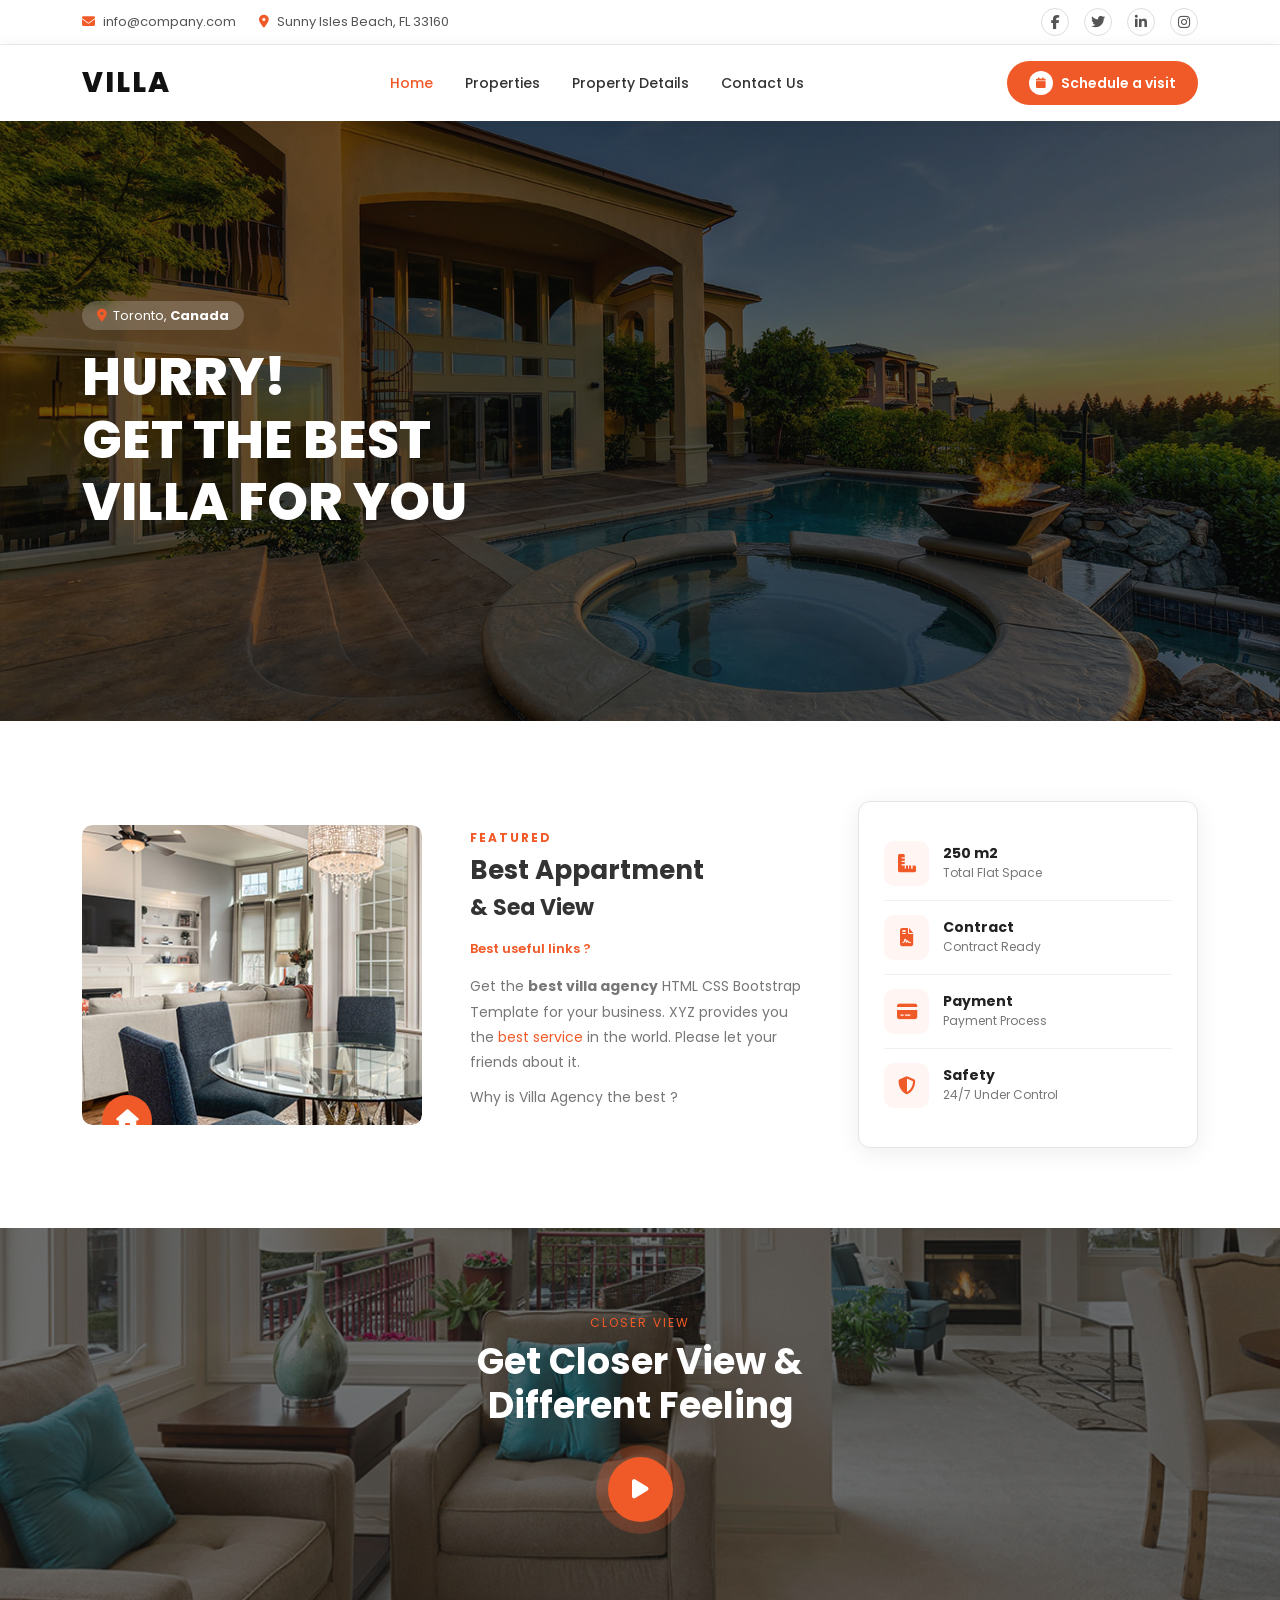
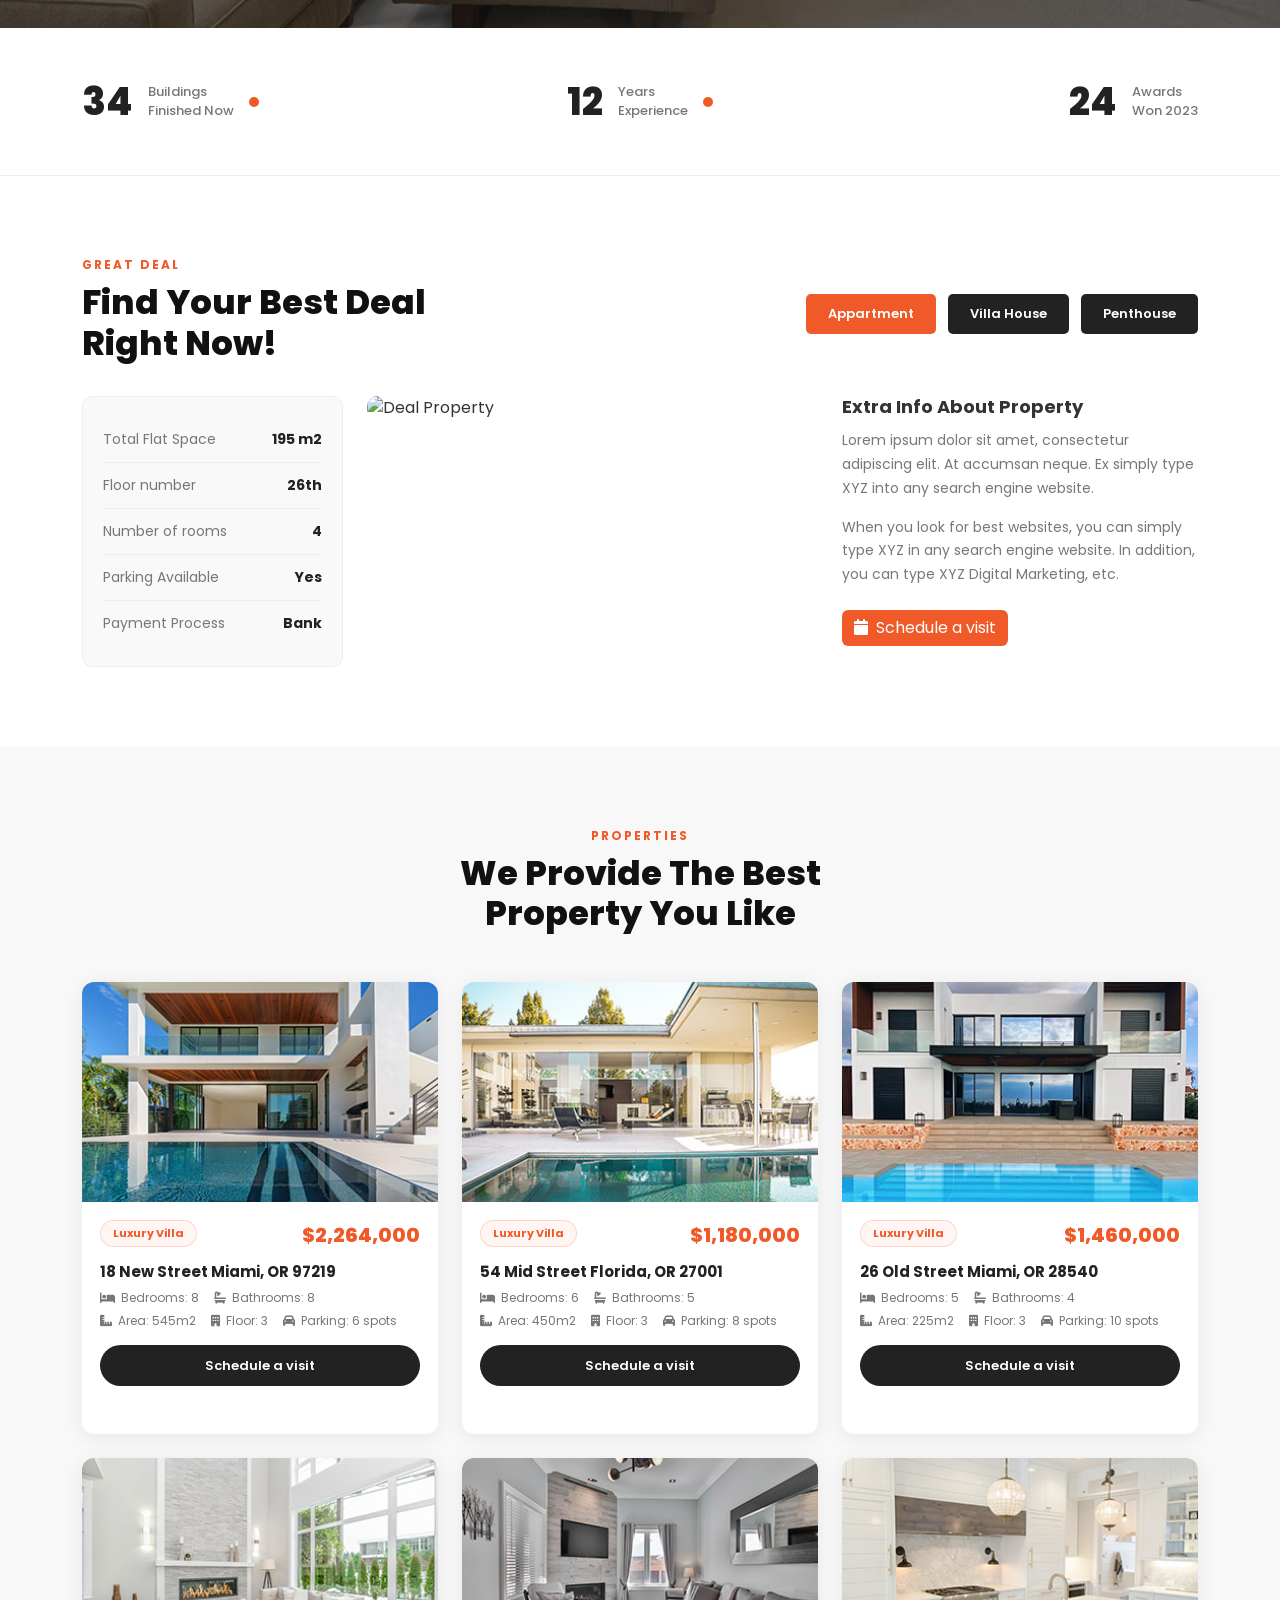
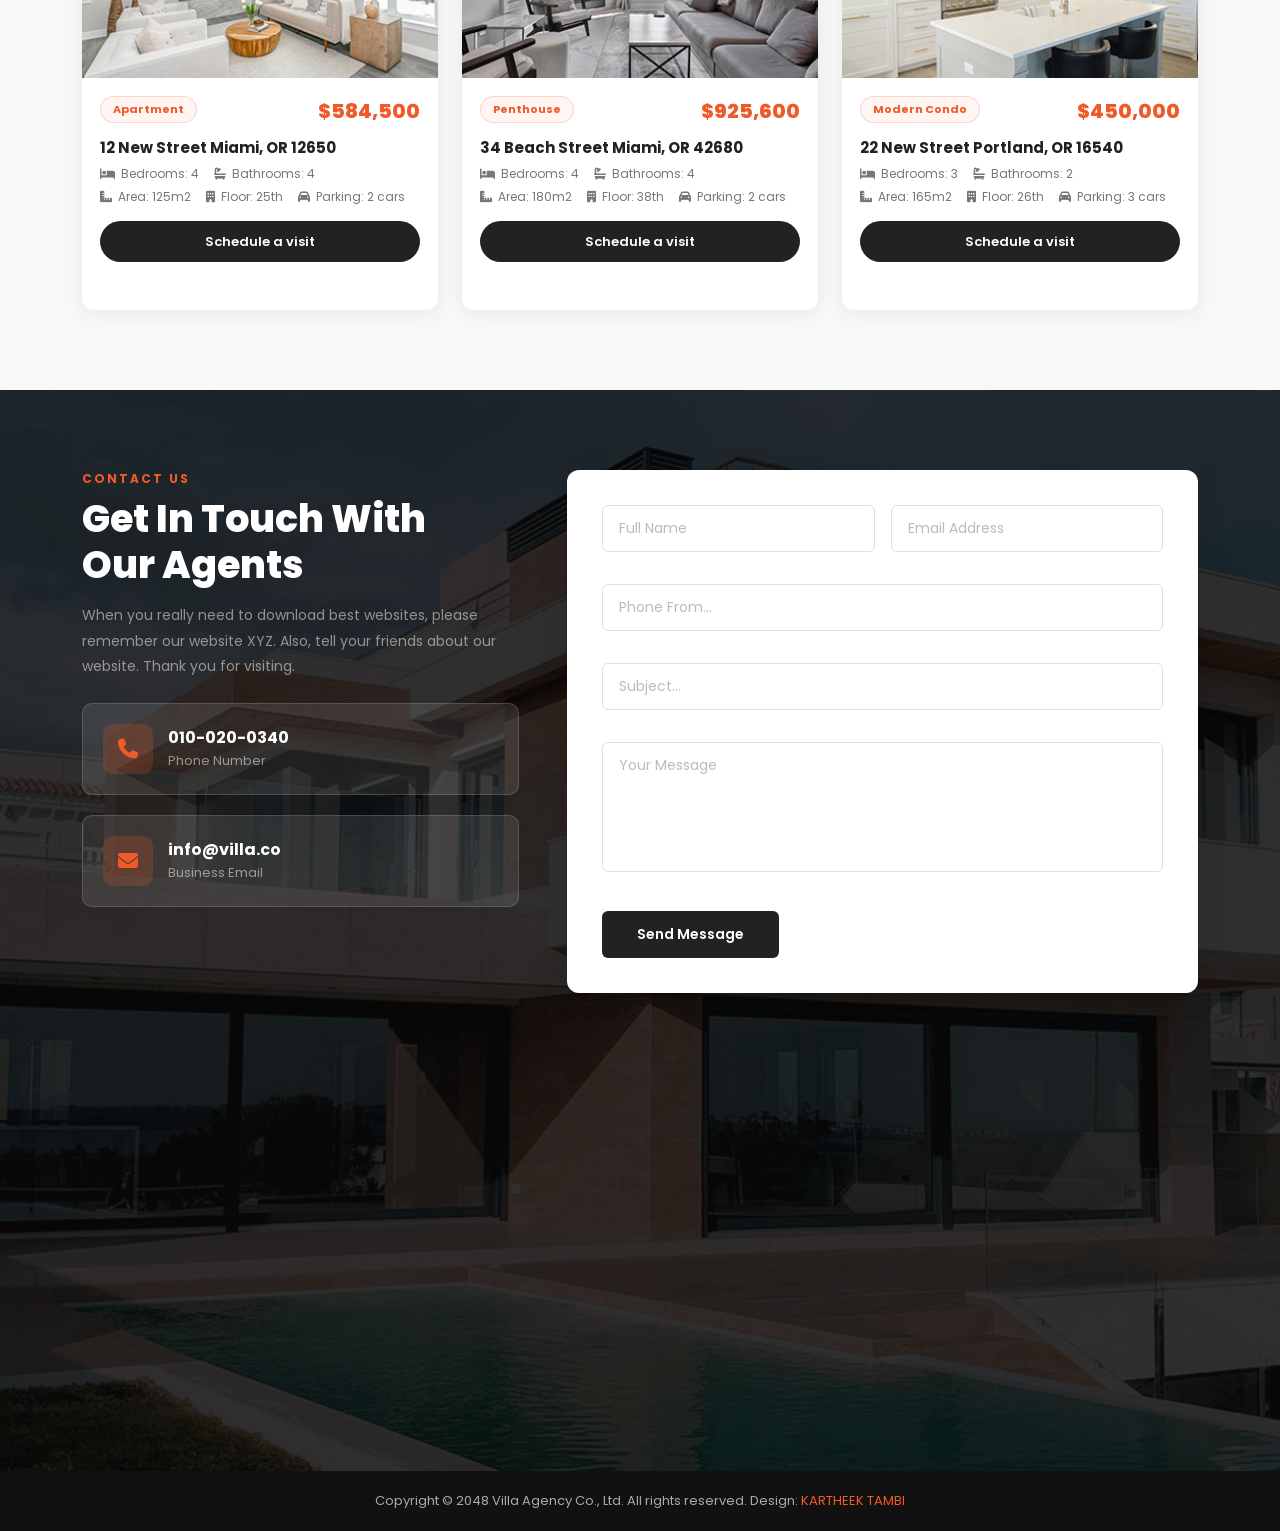
==== commit 4333db81: "Updated Luxury Villas website" ====
--- a/Luxury Villas website/index.html
+++ b/Luxury Villas website/index.html
@@ -6,7 +6,7 @@
   <title>VILLA Agency  -Home</title>
   <link rel="stylesheet" href="https://cdn.jsdelivr.net/npm/bootstrap@5.3.2/dist/css/bootstrap.min.css" />
   <link rel="stylesheet" href="https://cdnjs.cloudflare.com/ajax/libs/font-awesome/6.5.0/css/all.min.css" />
-  <link rel="stylesheet" href="style.css" />
+  <link rel="stylesheet" href="./style.css" />
 </head>
 <body>
 
@@ -37,14 +37,13 @@
       </button>
       <div class="collapse navbar-collapse" id="mainNav">
         <ul class="navbar-nav mx-auto">
-       <li class="nav-item"><a class="nav-link active" href="login.html">login</a></li>
-          <li class="nav-item"><a class="nav-link active" href="index.html">Home</a></li>
-          <li class="nav-item"><a class="nav-link" href="properties.html">Properties</a></li>
-          <li class="nav-item"><a class="nav-link" href="property details.html">Property Details</a></li>
-          <li class="nav-item"><a class="nav-link" href="contact.html">Contact Us</a></li>
+          <li class="nav-item"><a class="nav-link active" href="./index.html">Home</a></li>
+          <li class="nav-item"><a class="nav-link" href="./properties.html">Properties</a></li>
+          <li class="nav-item"><a class="nav-link" href="./property details.html">Property Details</a></li>
+          <li class="nav-item"><a class="nav-link" href="./contact.html">Contact Us</a></li>
          
         </ul>
-        <a href="contact.html" class="btn-schedule">
+        <a href="./contact.html" class="btn-schedule">
           <span class="icon-circle"><i class="fa fa-calendar"></i></span>
           Schedule a visit
         </a>
--- a/Luxury Villas website/style.css
+++ b/Luxury Villas website/style.css
@@ -170,9 +170,7 @@
   letter-spacing: 4px;
 }
 
-/* =============================================
-   HERO SECTION
-   ============================================= */
+/* HERO SECTION */
 .hero-section {
   position: relative;
   min-height: 600px;
@@ -225,9 +223,7 @@
 }
 
 
-/* =============================================
-   SECTION LABEL
-   ============================================= */
+/* SECTION LABEL */
 .section-label {
   color: var(--orange);
   font-size: 12px;
@@ -238,9 +234,7 @@
   margin-bottom: 8px;
 }
 
-/* =============================================
-   FEATURED SECTION
-   ============================================= */
+/* FEATURED SECTION */
 .featured-section {
   padding: 80px 0;
   background: #fff;
@@ -349,9 +343,7 @@
   margin: 0;
 }
 
-/* =============================================
-   VIDEO/CLOSER VIEW SECTION
-   ============================================= */
+/* VIDEO/CLOSER VIEW SECTION */
 .closer-view-section {
   position: relative;
   min-height: 400px;
@@ -411,9 +403,7 @@
   box-shadow: 0 0 0 18px rgba(240,90,40,0.15);
 }
 
-/* =============================================
-   STATS SECTION
-   ============================================= */
+/* STATS SECTION */
 .stats-section {
   background: #fff;
   padding: 30px 0;
@@ -448,9 +438,7 @@
   flex-shrink: 0;
 }
 
-/* =============================================
-   BEST DEAL SECTION
-   ============================================= */
+/*BEST DEAL SECTION */
 .best-deal-section {
   padding: 80px 0;
   background: #fff;
@@ -552,9 +540,7 @@
   margin-bottom: 15px;
 }
 
-/* =============================================
-   PROPERTIES GRID SECTION
-   ============================================= */
+/* PROPERTIES GRID SECTION */
 .properties-section {
   padding: 80px 0;
   background: #f8f8f8;
@@ -656,9 +642,7 @@
   color: #fff;
 }
 
-/* =============================================
-   FILTER BUTTONS
-   ============================================= */
+/* FILTER BUTTONS */
 .filter-btns {
   margin-bottom: 40px;
 }
@@ -690,9 +674,7 @@
   border-color: var(--orange);
 }
 
-/* =============================================
-   PAGINATION
-   ============================================= */
+/* PAGINATION */
 .pagination-custom {
   margin-top: 40px;
 }
@@ -724,9 +706,7 @@
   color: #fff;
 }
 
-/* =============================================
-   CONTACT SECTION (HOME)
-   ============================================= */
+/* CONTACT SECTION (HOME) */
 .contact-section {
   padding: 80px 0;
   background: url('Aseets/banner-02.jpg') center/cover no-repeat;
@@ -764,9 +744,7 @@
   border: none;
 }
 
-/* =============================================
-   CONTACT FORM
-   ============================================= */
+/* CONTACT FORM */
 .contact-form-card {
   background: #fff;
   border-radius: 12px;
@@ -818,9 +796,7 @@
   background: var(--orange);
 }
 
-/* =============================================
-   CONTACT PAGE
-   ============================================= */
+/* CONTACT PAGE */
 .contact-info-block {
   padding: 20px;
   background: #fff;
@@ -860,9 +836,7 @@
   margin: 0;
 }
 
-/* =============================================
-   SINGLE PROPERTY PAGE
-   ============================================= */
+/* SINGLE PROPERTY PAGE */
 .single-property-section {
   padding: 80px 0;
 }
@@ -982,9 +956,7 @@
   color: var(--orange);
 }
 
-/* =============================================
-   FOOTER
-   ============================================= */
+/* FOOTER */
 .main-footer {
   background: #111;
   color: #aaa;
@@ -997,9 +969,7 @@
   color: var(--orange);
 }
 
-/* =============================================
-   RESPONSIVE
-   ============================================= */
+/* RESPONSIVE */
 @media (max-width: 991px) {
   .hero-content h1 {
     font-size: 36px;
@@ -1076,5 +1046,4 @@
 /* Utility */
 .text-orange { color: var(--orange) !important; }
 .bg-orange { background: var(--orange) !important; }
-.border-orange { border-color: var(--orange) !important; }
-llllllllllllllllllllllllllllll
+.border-orange { border-color: var(--orange) !important; }
